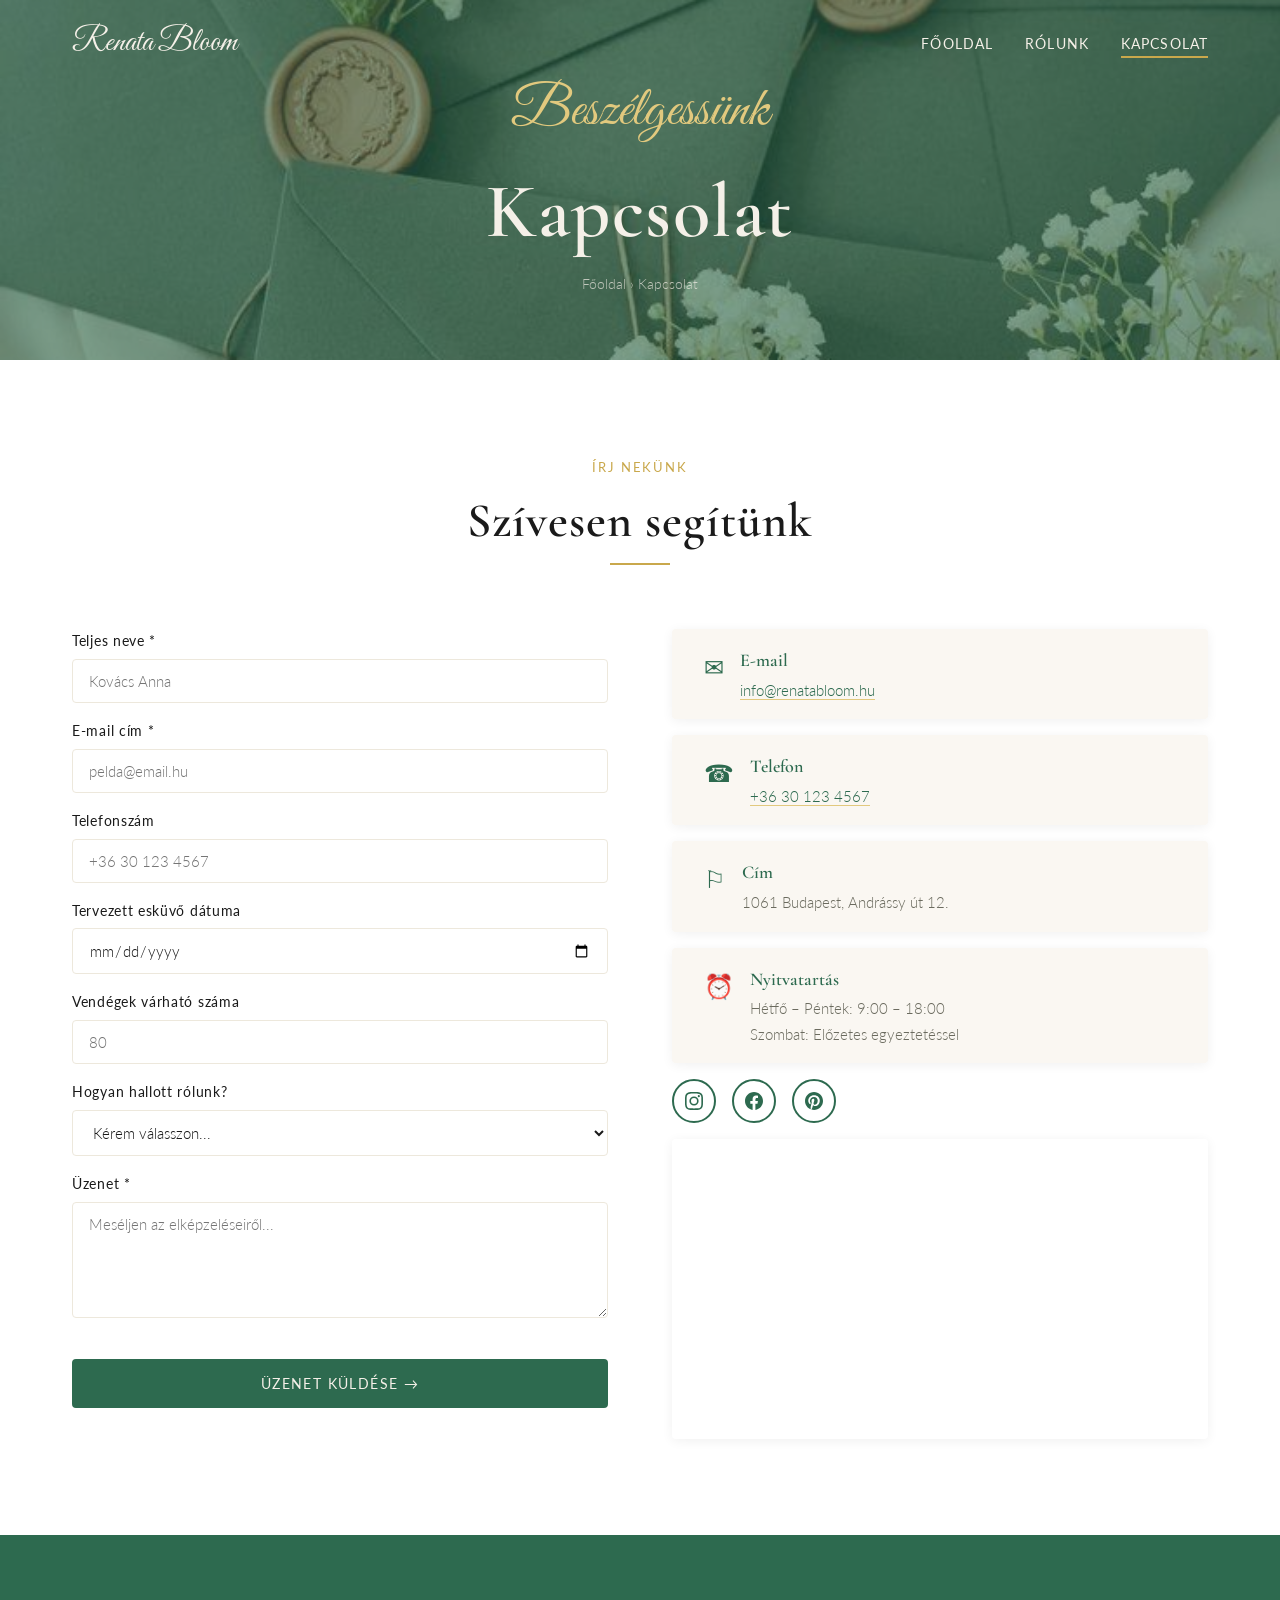
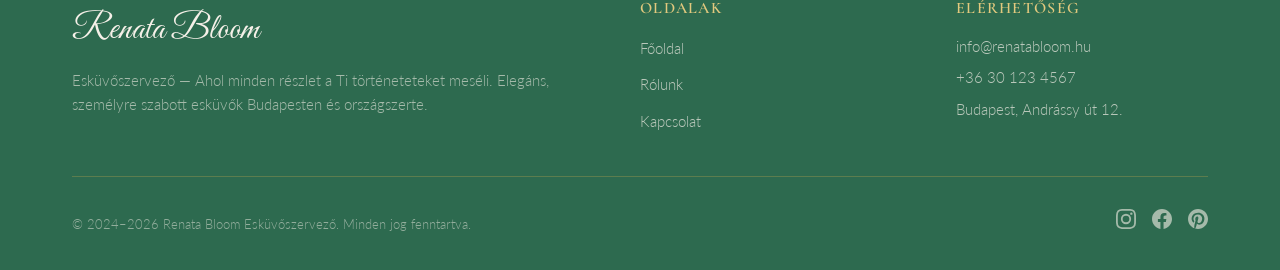
==== contact.html @ 03f34d05 "Initial commit: Renata Bloom wedding planner website Co-Authored-By: Claude Opus 4.6 (1M context) <n" ====
<!-- filename: contact.html -->
<!DOCTYPE html>
<html lang="hu">
<head>
  <meta charset="UTF-8">
  <meta name="viewport" content="width=device-width, initial-scale=1.0">
  <title>Kapcsolat — Renata Bloom Esküvőszervező</title>
  <meta name="description" content="Vedd fel a kapcsolatot a Renata Bloom esküvőszervező csapatával! Kérj személyre szabott ajánlatot esküvőd megtervezéséhez Budapesten.">
  <meta name="keywords" content="esküvőszervező kapcsolat, Renata Bloom elérhetőség, esküvő ajánlatkérés, Budapest wedding planner">
  <meta name="robots" content="index, follow">
  <meta property="og:title" content="Kapcsolat — Renata Bloom Esküvőszervező">
  <meta property="og:description" content="Vedd fel a kapcsolatot a Renata Bloom esküvőszervező csapatával!">
  <meta property="og:type" content="website">
  <!-- Favicon -->
  <link rel="icon" type="image/x-icon" href="favicon.ico">
  <link rel="icon" type="image/png" sizes="32x32" href="favicon-32x32.png">
  <link rel="apple-touch-icon" sizes="180x180" href="favicon-180x180.png">
  <link rel="icon" type="image/png" sizes="192x192" href="favicon-192x192.png">
  <!-- Fonts -->
  <link rel="preconnect" href="https://fonts.googleapis.com">
  <link rel="preconnect" href="https://fonts.gstatic.com" crossorigin>
  <link href="https://fonts.googleapis.com/css2?family=Cormorant+Garamond:ital,wght@0,300;0,400;0,600;0,700;1,300;1,400&family=Great+Vibes&family=Lato:wght@300;400&display=swap" rel="stylesheet">
  <!-- CSS -->
  <link rel="stylesheet" href="style.css">
  <!-- Google Analytics -->
  <script async src="https://www.googletagmanager.com/gtag/js?id=G-XXXXXXXXXX"></script>
  <script>
    window.dataLayer = window.dataLayer || [];
    function gtag(){dataLayer.push(arguments);}
    gtag('js', new Date());
    gtag('config', 'G-XXXXXXXXXX');
  </script>
</head>
<body>

  <!-- ═══ NAVIGATION ═══ -->
  <nav class="nav" role="navigation" aria-label="Fő navigáció">
    <div class="nav__inner">
      <a href="index.html" class="nav__logo">Renata Bloom</a>
      <ul class="nav__links">
        <li><a href="index.html" class="nav__link">Főoldal</a></li>
        <li><a href="about.html" class="nav__link">Rólunk</a></li>
        <li><a href="contact.html" class="nav__link">Kapcsolat</a></li>
      </ul>
      <button class="nav__hamburger" aria-label="Menü megnyitása" aria-expanded="false">
        <span></span><span></span><span></span>
      </button>
    </div>
    <div class="nav__overlay">
      <a href="index.html" class="nav__link">Főoldal</a>
      <a href="about.html" class="nav__link">Rólunk</a>
      <a href="contact.html" class="nav__link">Kapcsolat</a>
    </div>
  </nav>

  <!-- ═══ PAGE HERO ═══ -->
  <section class="page-hero page-hero--short">
    <div class="hero__bg" style="background-image: url('images/photo_2026-04-09 21.11.55.jpeg');" role="img" aria-label="Elegáns zöld esküvői borítékok viaszpecséttel és apró fehér virágokkal"></div>
    <div class="hero__overlay" style="background: rgba(45,106,79,0.6);"></div>
    <div class="page-hero__content">
      <p class="page-hero__script">Beszélgessünk</p>
      <h1 class="page-hero__title">Kapcsolat</h1>
      <p class="page-hero__breadcrumb"><a href="index.html">Főoldal</a> &rsaquo; Kapcsolat</p>
    </div>
  </section>

  <!-- ═══ CONTACT SECTION ═══ -->
  <section class="section section--white">
    <div class="container">
      <div class="section-header fade-up">
        <p class="section-label">Írj nekünk</p>
        <h2>Szívesen segítünk</h2>
      </div>
      <div class="contact-grid fade-up">

        <!-- LEFT: Form -->
        <div>
          <form id="contactForm" novalidate>
            <div class="form-group">
              <label for="name">Teljes neve *</label>
              <input type="text" id="name" name="name" required placeholder="Kovács Anna">
            </div>
            <div class="form-group">
              <label for="email">E-mail cím *</label>
              <input type="email" id="email" name="email" required placeholder="pelda@email.hu">
            </div>
            <div class="form-group">
              <label for="phone">Telefonszám</label>
              <input type="tel" id="phone" name="phone" placeholder="+36 30 123 4567">
            </div>
            <div class="form-group">
              <label for="date">Tervezett esküvő dátuma</label>
              <input type="date" id="date" name="date">
            </div>
            <div class="form-group">
              <label for="guests">Vendégek várható száma</label>
              <input type="number" id="guests" name="guests" min="2" max="1000" placeholder="80">
            </div>
            <div class="form-group">
              <label for="source">Hogyan hallott rólunk?</label>
              <select id="source" name="source">
                <option value="" disabled selected>Kérem válasszon...</option>
                <option value="instagram">Instagram</option>
                <option value="google">Google</option>
                <option value="referral">Ismerős ajánlása</option>
                <option value="other">Más</option>
              </select>
            </div>
            <div class="form-group">
              <label for="message">Üzenet *</label>
              <textarea id="message" name="message" rows="5" required placeholder="Meséljen az elképzeléseiről..."></textarea>
            </div>
            <button type="submit" class="btn btn--primary form__submit">Üzenet küldése &rarr;</button>
          </form>

          <!-- Success state -->
          <div id="formSuccess" class="form-success" style="display: none;">
            <div class="form-success__icon">&#128154;</div>
            <h3>Köszönjük megkeresését!</h3>
            <p>Munkatársunk 24 órán belül felveszi Önnel a kapcsolatot. Addig is böngéssze inspirációs oldalainkat!</p>
            <a href="index.html" class="btn btn--emerald-outline" style="margin-top: var(--space-md);">Vissza a főoldalra</a>
          </div>
        </div>

        <!-- RIGHT: Info -->
        <div>
          <div class="contact-info">
            <div class="info-card">
              <div class="info-card__icon">&#9993;</div>
              <div>
                <div class="info-card__title">E-mail</div>
                <div class="info-card__text"><a href="mailto:info@renatabloom.hu">info@renatabloom.hu</a></div>
              </div>
            </div>
            <div class="info-card">
              <div class="info-card__icon">&#9742;</div>
              <div>
                <div class="info-card__title">Telefon</div>
                <div class="info-card__text"><a href="tel:+36301234567">+36 30 123 4567</a></div>
              </div>
            </div>
            <div class="info-card">
              <div class="info-card__icon">&#9872;</div>
              <div>
                <div class="info-card__title">Cím</div>
                <div class="info-card__text">1061 Budapest, Andrássy út 12.</div>
              </div>
            </div>
            <div class="info-card">
              <div class="info-card__icon">&#9200;</div>
              <div>
                <div class="info-card__title">Nyitvatartás</div>
                <div class="info-card__text">Hétfő – Péntek: 9:00 – 18:00<br>Szombat: Előzetes egyeztetéssel</div>
              </div>
            </div>
          </div>

          <!-- Social -->
          <div class="social-links">
            <a href="#" class="social-link" aria-label="Instagram">
              <svg viewBox="0 0 24 24"><path d="M12 2.163c3.204 0 3.584.012 4.85.07 3.252.148 4.771 1.691 4.919 4.919.058 1.265.069 1.645.069 4.849 0 3.205-.012 3.584-.069 4.849-.149 3.225-1.664 4.771-4.919 4.919-1.266.058-1.644.07-4.85.07-3.204 0-3.584-.012-4.849-.07-3.26-.149-4.771-1.699-4.919-4.92-.058-1.265-.07-1.644-.07-4.849 0-3.204.013-3.583.07-4.849.149-3.227 1.664-4.771 4.919-4.919 1.266-.057 1.645-.069 4.849-.069zM12 0C8.741 0 8.333.014 7.053.072 2.695.272.273 2.69.073 7.052.014 8.333 0 8.741 0 12c0 3.259.014 3.668.072 4.948.2 4.358 2.618 6.78 6.98 6.98C8.333 23.986 8.741 24 12 24c3.259 0 3.668-.014 4.948-.072 4.354-.2 6.782-2.618 6.979-6.98.059-1.28.073-1.689.073-4.948 0-3.259-.014-3.667-.072-4.947-.196-4.354-2.617-6.78-6.979-6.98C15.668.014 15.259 0 12 0zm0 5.838a6.162 6.162 0 100 12.324 6.162 6.162 0 000-12.324zM12 16a4 4 0 110-8 4 4 0 010 8zm6.406-11.845a1.44 1.44 0 100 2.881 1.44 1.44 0 000-2.881z"/></svg>
            </a>
            <a href="#" class="social-link" aria-label="Facebook">
              <svg viewBox="0 0 24 24"><path d="M24 12.073c0-6.627-5.373-12-12-12s-12 5.373-12 12c0 5.99 4.388 10.954 10.125 11.854v-8.385H7.078v-3.47h3.047V9.43c0-3.007 1.792-4.669 4.533-4.669 1.312 0 2.686.235 2.686.235v2.953H15.83c-1.491 0-1.956.925-1.956 1.874v2.25h3.328l-.532 3.47h-2.796v8.385C19.612 23.027 24 18.062 24 12.073z"/></svg>
            </a>
            <a href="#" class="social-link" aria-label="Pinterest">
              <svg viewBox="0 0 24 24"><path d="M12.017 0C5.396 0 .029 5.367.029 11.987c0 5.079 3.158 9.417 7.618 11.162-.105-.949-.199-2.403.041-3.439.219-.937 1.406-5.957 1.406-5.957s-.359-.72-.359-1.781c0-1.668.967-2.914 2.171-2.914 1.023 0 1.518.769 1.518 1.69 0 1.029-.655 2.568-.994 3.995-.283 1.194.599 2.169 1.777 2.169 2.133 0 3.772-2.249 3.772-5.495 0-2.873-2.064-4.882-5.012-4.882-3.414 0-5.418 2.561-5.418 5.207 0 1.031.397 2.138.893 2.738a.36.36 0 01.083.345l-.333 1.36c-.053.22-.174.267-.402.161-1.499-.698-2.436-2.889-2.436-4.649 0-3.785 2.75-7.262 7.929-7.262 4.163 0 7.398 2.967 7.398 6.931 0 4.136-2.607 7.464-6.227 7.464-1.216 0-2.359-.631-2.75-1.378l-.748 2.853c-.271 1.043-1.002 2.35-1.492 3.146C9.57 23.812 10.763 24 12.017 24c6.624 0 11.99-5.367 11.99-11.988C24.007 5.367 18.641 0 12.017 0z"/></svg>
            </a>
          </div>

          <!-- Map -->
          <div class="contact-map">
            <iframe
              src="https://www.google.com/maps/embed?pb=!1m18!1m12!1m3!1d43219.97!2d19.0402!3d47.4979!2m3!1f0!2f0!3f0!3m2!1i1024!2i768!4f13.1!3m3!1m2!1s0x4741c334d1d4cfc9%3A0x400c4290c1e1160!2sBudapest!5e0!3m2!1sen!2shu!4v1"
              width="100%" height="300" style="border:0;" allowfullscreen loading="lazy"
              title="Renata Bloom iroda helyszíne Budapest térképen">
            </iframe>
          </div>
        </div>

      </div>
    </div>
  </section>

  <!-- ═══ FOOTER ═══ -->
  <footer class="footer" role="contentinfo">
    <div class="container">
      <div class="footer__grid">
        <div>
          <div class="footer__logo">Renata Bloom</div>
          <p class="footer__tagline">Esküvőszervező — Ahol minden részlet a Ti történeteteket meséli. Elegáns, személyre szabott esküvők Budapesten és országszerte.</p>
        </div>
        <div>
          <h4>Oldalak</h4>
          <ul class="footer__links">
            <li><a href="index.html">Főoldal</a></li>
            <li><a href="about.html">Rólunk</a></li>
            <li><a href="contact.html">Kapcsolat</a></li>
          </ul>
        </div>
        <div>
          <h4>Elérhetőség</h4>
          <div class="footer__contact-info">
            <p>info@renatabloom.hu</p>
            <p>+36 30 123 4567</p>
            <p>Budapest, Andrássy út 12.</p>
          </div>
        </div>
      </div>
      <hr class="footer__divider">
      <div class="footer__bottom">
        <p class="footer__copyright">&copy; 2024–2026 Renata Bloom Esküvőszervező. Minden jog fenntartva.</p>
        <div class="footer__social">
          <a href="#" aria-label="Instagram">
            <svg viewBox="0 0 24 24"><path d="M12 2.163c3.204 0 3.584.012 4.85.07 3.252.148 4.771 1.691 4.919 4.919.058 1.265.069 1.645.069 4.849 0 3.205-.012 3.584-.069 4.849-.149 3.225-1.664 4.771-4.919 4.919-1.266.058-1.644.07-4.85.07-3.204 0-3.584-.012-4.849-.07-3.26-.149-4.771-1.699-4.919-4.92-.058-1.265-.07-1.644-.07-4.849 0-3.204.013-3.583.07-4.849.149-3.227 1.664-4.771 4.919-4.919 1.266-.057 1.645-.069 4.849-.069zM12 0C8.741 0 8.333.014 7.053.072 2.695.272.273 2.69.073 7.052.014 8.333 0 8.741 0 12c0 3.259.014 3.668.072 4.948.2 4.358 2.618 6.78 6.98 6.98C8.333 23.986 8.741 24 12 24c3.259 0 3.668-.014 4.948-.072 4.354-.2 6.782-2.618 6.979-6.98.059-1.28.073-1.689.073-4.948 0-3.259-.014-3.667-.072-4.947-.196-4.354-2.617-6.78-6.979-6.98C15.668.014 15.259 0 12 0zm0 5.838a6.162 6.162 0 100 12.324 6.162 6.162 0 000-12.324zM12 16a4 4 0 110-8 4 4 0 010 8zm6.406-11.845a1.44 1.44 0 100 2.881 1.44 1.44 0 000-2.881z"/></svg>
          </a>
          <a href="#" aria-label="Facebook">
            <svg viewBox="0 0 24 24"><path d="M24 12.073c0-6.627-5.373-12-12-12s-12 5.373-12 12c0 5.99 4.388 10.954 10.125 11.854v-8.385H7.078v-3.47h3.047V9.43c0-3.007 1.792-4.669 4.533-4.669 1.312 0 2.686.235 2.686.235v2.953H15.83c-1.491 0-1.956.925-1.956 1.874v2.25h3.328l-.532 3.47h-2.796v8.385C19.612 23.027 24 18.062 24 12.073z"/></svg>
          </a>
          <a href="#" aria-label="Pinterest">
            <svg viewBox="0 0 24 24"><path d="M12.017 0C5.396 0 .029 5.367.029 11.987c0 5.079 3.158 9.417 7.618 11.162-.105-.949-.199-2.403.041-3.439.219-.937 1.406-5.957 1.406-5.957s-.359-.72-.359-1.781c0-1.668.967-2.914 2.171-2.914 1.023 0 1.518.769 1.518 1.69 0 1.029-.655 2.568-.994 3.995-.283 1.194.599 2.169 1.777 2.169 2.133 0 3.772-2.249 3.772-5.495 0-2.873-2.064-4.882-5.012-4.882-3.414 0-5.418 2.561-5.418 5.207 0 1.031.397 2.138.893 2.738a.36.36 0 01.083.345l-.333 1.36c-.053.22-.174.267-.402.161-1.499-.698-2.436-2.889-2.436-4.649 0-3.785 2.75-7.262 7.929-7.262 4.163 0 7.398 2.967 7.398 6.931 0 4.136-2.607 7.464-6.227 7.464-1.216 0-2.359-.631-2.75-1.378l-.748 2.853c-.271 1.043-1.002 2.35-1.492 3.146C9.57 23.812 10.763 24 12.017 24c6.624 0 11.99-5.367 11.99-11.988C24.007 5.367 18.641 0 12.017 0z"/></svg>
          </a>
        </div>
      </div>
    </div>
  </footer>

  <script src="main.js"></script>
</body>
</html>
---- style.css ----
/* style.css — Renata Bloom Esküvőszervező */

/* ═══════════════════════════════════════
   DESIGN TOKENS
   ═══════════════════════════════════════ */
:root {
  --color-emerald-dark:   #2D6A4F;
  --color-emerald-mid:    #3A7D5E;
  --color-emerald-light:  #52B788;
  --color-ivory:          #F5F0E8;
  --color-ivory-dark:     #EDE8DC;
  --color-ivory-card:     #FAF7F2;
  --color-gold:           #C9A84C;
  --color-gold-light:     #E2C97E;
  --color-text-dark:      #1A1A1A;
  --color-text-muted:     #6B6B5F;
  --color-white:          #FFFFFF;

  --font-heading: 'Cormorant Garamond', serif;
  --font-body:    'Lato', sans-serif;
  --font-script:  'Great Vibes', cursive;

  --shadow-soft:  0 4px 24px rgba(45, 106, 79, 0.08);
  --shadow-card:  0 2px 12px rgba(0,0,0,0.06);
  --radius-card:  4px;
  --transition:   0.3s ease;

  --space-xs:  8px;
  --space-sm:  16px;
  --space-md:  32px;
  --space-lg:  64px;
  --space-xl:  96px;
  --space-xxl: 128px;
}

/* ═══════════════════════════════════════
   RESET & BASE
   ═══════════════════════════════════════ */
*, *::before, *::after { box-sizing: border-box; margin: 0; padding: 0; }

html { scroll-behavior: smooth; }

body {
  font-family: var(--font-body);
  font-weight: 300;
  font-size: 17px;
  line-height: 1.7;
  color: var(--color-text-dark);
  background: var(--color-ivory);
  -webkit-font-smoothing: antialiased;
}

img { max-width: 100%; height: auto; display: block; }
a { text-decoration: none; color: inherit; transition: color var(--transition); }
ul { list-style: none; }

.container {
  width: 100%;
  max-width: 1200px;
  margin: 0 auto;
  padding: 0 var(--space-md);
}

/* ═══════════════════════════════════════
   TYPOGRAPHY
   ═══════════════════════════════════════ */
h1, h2, h3, h4 {
  font-family: var(--font-heading);
  font-weight: 600;
  line-height: 1.15;
  letter-spacing: 0.02em;
}

h1 { font-size: clamp(42px, 6vw, 80px); }
h2 { font-size: clamp(32px, 4vw, 48px); }
h3 { font-size: clamp(24px, 2.5vw, 32px); }

.script {
  font-family: var(--font-script);
  font-weight: 400;
}

.section-label {
  font-family: var(--font-body);
  font-size: 13px;
  font-weight: 400;
  letter-spacing: 0.15em;
  text-transform: uppercase;
  color: var(--color-gold);
  margin-bottom: var(--space-sm);
}

.section-header {
  text-align: center;
  margin-bottom: var(--space-lg);
}

.section-header h2 {
  position: relative;
  display: inline-block;
  padding-bottom: var(--space-sm);
}

.section-header h2::after {
  content: '';
  position: absolute;
  bottom: 0;
  left: 50%;
  transform: translateX(-50%);
  width: 60px;
  height: 2px;
  background: var(--color-gold);
}

/* ═══════════════════════════════════════
   NAVIGATION
   ═══════════════════════════════════════ */
.nav {
  position: fixed;
  top: 0;
  left: 0;
  right: 0;
  z-index: 1000;
  padding: var(--space-sm) 0;
  transition: background var(--transition), box-shadow var(--transition), padding var(--transition);
}

.nav--scrolled {
  background: var(--color-ivory);
  box-shadow: var(--shadow-soft);
  padding: var(--space-xs) 0;
}

.nav__inner {
  display: flex;
  align-items: center;
  justify-content: space-between;
  max-width: 1200px;
  margin: 0 auto;
  padding: 0 var(--space-md);
}

.nav__logo {
  font-family: var(--font-script);
  font-size: 32px;
  color: var(--color-ivory);
  transition: color var(--transition);
}

.nav--scrolled .nav__logo {
  color: var(--color-emerald-dark);
}

.nav__links {
  display: flex;
  gap: var(--space-md);
}

.nav__link {
  font-family: var(--font-body);
  font-size: 14px;
  font-weight: 400;
  letter-spacing: 0.08em;
  text-transform: uppercase;
  color: var(--color-ivory);
  padding-bottom: 4px;
  border-bottom: 2px solid transparent;
  transition: color var(--transition), border-color var(--transition);
}

.nav--scrolled .nav__link {
  color: var(--color-text-dark);
}

.nav__link:hover {
  color: var(--color-emerald-dark);
}

.nav--scrolled .nav__link:hover {
  color: var(--color-emerald-dark);
}

.nav__link--active {
  border-bottom-color: var(--color-gold);
}

/* Hamburger */
.nav__hamburger {
  display: none;
  flex-direction: column;
  gap: 5px;
  cursor: pointer;
  z-index: 1001;
  background: none;
  border: none;
  padding: 8px;
}

.nav__hamburger span {
  display: block;
  width: 26px;
  height: 2px;
  background: var(--color-ivory);
  transition: transform var(--transition), opacity var(--transition);
}

.nav--scrolled .nav__hamburger span {
  background: var(--color-text-dark);
}

.nav__hamburger--open span:nth-child(1) {
  transform: rotate(45deg) translate(5px, 5px);
  background: var(--color-ivory) !important;
}
.nav__hamburger--open span:nth-child(2) {
  opacity: 0;
}
.nav__hamburger--open span:nth-child(3) {
  transform: rotate(-45deg) translate(5px, -5px);
  background: var(--color-ivory) !important;
}

/* Mobile overlay */
.nav__overlay {
  display: none;
  position: fixed;
  inset: 0;
  background: var(--color-emerald-dark);
  z-index: 999;
  flex-direction: column;
  align-items: center;
  justify-content: center;
  gap: var(--space-lg);
  opacity: 0;
  transition: opacity 0.4s ease;
}

.nav__overlay--open {
  display: flex;
  opacity: 1;
}

.nav__overlay .nav__link {
  font-family: var(--font-script);
  font-size: 36px;
  color: var(--color-ivory);
  text-transform: none;
  letter-spacing: 0;
  border: none;
}

@media (max-width: 768px) {
  .nav__links { display: none; }
  .nav__hamburger { display: flex; }
}

/* ═══════════════════════════════════════
   HERO
   ═══════════════════════════════════════ */
.hero {
  position: relative;
  height: 100vh;
  min-height: 600px;
  display: flex;
  align-items: center;
  overflow: hidden;
}

.hero__bg {
  position: absolute;
  inset: 0;
  background-size: cover;
  background-position: center;
  z-index: -2;
}

.hero__overlay {
  position: absolute;
  inset: 0;
  background: linear-gradient(135deg, rgba(45,106,79,0.75) 0%, rgba(45,106,79,0.25) 60%, transparent 100%);
  z-index: -1;
}

.hero__content {
  max-width: 700px;
  padding-left: var(--space-lg);
  color: var(--color-ivory);
}

.hero__script {
  font-family: var(--font-script);
  font-size: clamp(28px, 4vw, 48px);
  color: var(--color-gold-light);
  margin-bottom: var(--space-xs);
  opacity: 0;
  transform: translateY(30px);
  animation: fadeUp 0.8s ease 0.2s forwards;
}

.hero__title {
  color: var(--color-ivory);
  margin-bottom: var(--space-sm);
  opacity: 0;
  transform: translateY(30px);
  animation: fadeUp 0.8s ease 0.4s forwards;
}

.hero__subtitle {
  font-family: var(--font-body);
  font-weight: 300;
  font-size: clamp(16px, 2vw, 20px);
  letter-spacing: 0.1em;
  color: rgba(245,240,232,0.85);
  margin-bottom: var(--space-md);
  opacity: 0;
  transform: translateY(30px);
  animation: fadeUp 0.8s ease 0.6s forwards;
}

.hero__buttons {
  display: flex;
  gap: var(--space-sm);
  flex-wrap: wrap;
  opacity: 0;
  transform: translateY(30px);
  animation: fadeUp 0.8s ease 0.8s forwards;
}

.hero__scroll {
  position: absolute;
  bottom: var(--space-md);
  left: 50%;
  transform: translateX(-50%);
  animation: bounce 2s infinite;
  color: var(--color-ivory);
  font-size: 28px;
  opacity: 0.7;
}

@keyframes bounce {
  0%, 100% { transform: translateX(-50%) translateY(0); }
  50% { transform: translateX(-50%) translateY(10px); }
}

/* Page hero (about, contact) */
.page-hero {
  position: relative;
  height: 55vh;
  min-height: 350px;
  display: flex;
  align-items: center;
  justify-content: center;
  text-align: center;
  overflow: hidden;
}

.page-hero--short { height: 40vh; min-height: 300px; }

.page-hero__content {
  position: relative;
  z-index: 1;
  color: var(--color-ivory);
}

.page-hero__script {
  font-family: var(--font-script);
  font-size: clamp(32px, 5vw, 56px);
  color: var(--color-gold-light);
  margin-bottom: var(--space-xs);
}

.page-hero__title {
  color: var(--color-ivory);
  margin-bottom: var(--space-sm);
}

.page-hero__breadcrumb {
  font-size: 14px;
  color: rgba(245,240,232,0.7);
}

.page-hero__breadcrumb a:hover {
  color: var(--color-ivory);
}

/* ═══════════════════════════════════════
   BUTTONS
   ═══════════════════════════════════════ */
.btn {
  display: inline-block;
  padding: 14px 36px;
  font-family: var(--font-body);
  font-size: 14px;
  font-weight: 400;
  letter-spacing: 0.1em;
  text-transform: uppercase;
  border: 2px solid transparent;
  border-radius: var(--radius-card);
  cursor: pointer;
  transition: all var(--transition);
}

.btn--primary {
  background: var(--color-emerald-dark);
  color: var(--color-ivory);
  border-color: var(--color-emerald-dark);
}

.btn--primary:hover {
  background: var(--color-emerald-mid);
  border-color: var(--color-emerald-mid);
}

.btn--outline {
  background: transparent;
  color: var(--color-ivory);
  border-color: var(--color-ivory);
}

.btn--outline:hover {
  background: var(--color-ivory);
  color: var(--color-emerald-dark);
}

.btn--emerald-outline {
  background: transparent;
  color: var(--color-emerald-dark);
  border-color: var(--color-emerald-dark);
}

.btn--emerald-outline:hover {
  background: var(--color-emerald-dark);
  color: var(--color-ivory);
}

.btn--gold {
  background: var(--color-gold);
  color: var(--color-white);
  border-color: var(--color-gold);
}

.btn--gold:hover {
  background: var(--color-gold-light);
  border-color: var(--color-gold-light);
}

/* ═══════════════════════════════════════
   SECTIONS
   ═══════════════════════════════════════ */
.section {
  padding: var(--space-xl) 0;
}

.section--ivory { background: var(--color-ivory); }
.section--white { background: var(--color-white); }
.section--dark {
  background: var(--color-emerald-dark);
  color: var(--color-ivory);
}

/* ═══════════════════════════════════════
   SERVICES CARDS
   ═══════════════════════════════════════ */
.services__grid {
  display: grid;
  grid-template-columns: repeat(3, 1fr);
  gap: var(--space-md);
}

.service-card {
  background: var(--color-ivory-card);
  border-radius: var(--radius-card);
  box-shadow: var(--shadow-card);
  padding: var(--space-md);
  text-align: center;
  transition: transform var(--transition), box-shadow var(--transition);
  position: relative;
  overflow: hidden;
}

.service-card::before {
  content: '';
  position: absolute;
  top: 0;
  left: 50%;
  transform: translateX(-50%);
  width: 40px;
  height: 3px;
  background: var(--color-gold);
}

.service-card:hover {
  transform: translateY(-6px);
  box-shadow: var(--shadow-soft);
}

.service-card__icon {
  font-size: 40px;
  margin: var(--space-sm) 0;
  color: var(--color-emerald-dark);
}

.service-card h3 {
  font-size: 22px;
  margin-bottom: var(--space-xs);
  color: var(--color-emerald-dark);
}

.service-card p {
  font-size: 15px;
  color: var(--color-text-muted);
  line-height: 1.6;
}

@media (max-width: 1024px) {
  .services__grid { grid-template-columns: repeat(2, 1fr); }
}
@media (max-width: 768px) {
  .services__grid { grid-template-columns: 1fr; }
}

/* ═══════════════════════════════════════
   STATS
   ═══════════════════════════════════════ */
.stats {
  display: grid;
  grid-template-columns: repeat(4, 1fr);
  gap: var(--space-md);
  text-align: center;
}

.stat__number {
  font-family: var(--font-heading);
  font-size: clamp(48px, 5vw, 72px);
  font-weight: 600;
  color: var(--color-gold);
  line-height: 1;
}

.stat__label {
  font-family: var(--font-body);
  font-size: 13px;
  letter-spacing: 0.1em;
  text-transform: uppercase;
  color: rgba(245,240,232,0.7);
  margin-top: var(--space-xs);
}

@media (max-width: 768px) {
  .stats { grid-template-columns: repeat(2, 1fr); gap: var(--space-lg) var(--space-md); }
}

/* ═══════════════════════════════════════
   ABOUT PREVIEW (index)
   ═══════════════════════════════════════ */
.about-preview {
  display: grid;
  grid-template-columns: 55% 45%;
  gap: var(--space-lg);
  align-items: center;
}

.about-preview__img-wrapper {
  position: relative;
}

.about-preview__img {
  border: 3px solid var(--color-gold-light);
  border-radius: var(--radius-card);
  transform: rotate(-2deg);
  box-shadow: 0 8px 32px rgba(0,0,0,0.12);
  width: 100%;
  height: 500px;
  object-fit: cover;
}

.about-preview__text p {
  margin-bottom: var(--space-sm);
  color: var(--color-text-muted);
}

.about-preview__quote {
  font-family: var(--font-heading);
  font-style: italic;
  font-size: clamp(20px, 2.5vw, 24px);
  color: var(--color-emerald-dark);
  padding: var(--space-sm) 0;
  line-height: 1.4;
}

.about-preview__link {
  display: inline-block;
  margin-top: var(--space-sm);
  color: var(--color-emerald-dark);
  font-weight: 400;
  letter-spacing: 0.05em;
  border-bottom: 1px solid var(--color-gold);
  padding-bottom: 2px;
  transition: color var(--transition);
}

.about-preview__link:hover {
  color: var(--color-gold);
}

@media (max-width: 768px) {
  .about-preview {
    grid-template-columns: 1fr;
  }
  .about-preview__img {
    height: 350px;
    transform: rotate(0);
  }
}

/* ═══════════════════════════════════════
   TESTIMONIALS
   ═══════════════════════════════════════ */
.testimonials__grid {
  display: grid;
  grid-template-columns: repeat(3, 1fr);
  gap: var(--space-md);
}

.testimonial-card {
  background: var(--color-ivory-card);
  border-radius: var(--radius-card);
  padding: var(--space-md);
  border-left: 3px solid var(--color-gold);
  box-shadow: var(--shadow-card);
}

.testimonial-card__stars {
  color: var(--color-gold);
  font-size: 18px;
  margin-bottom: var(--space-sm);
}

.testimonial-card__quote {
  font-family: var(--font-heading);
  font-style: italic;
  font-size: 18px;
  line-height: 1.5;
  color: var(--color-text-dark);
  margin-bottom: var(--space-sm);
}

.testimonial-card__author {
  font-size: 14px;
  color: var(--color-text-muted);
  letter-spacing: 0.03em;
}

@media (max-width: 1024px) {
  .testimonials__grid { grid-template-columns: 1fr; }
}

/* ═══════════════════════════════════════
   GALLERY
   ═══════════════════════════════════════ */
.gallery__grid {
  display: grid;
  grid-template-columns: repeat(3, 1fr);
  gap: var(--space-sm);
}

.gallery__item {
  position: relative;
  overflow: hidden;
  border-radius: var(--radius-card);
  aspect-ratio: 4/3;
}

.gallery__item img {
  width: 100%;
  height: 100%;
  object-fit: cover;
  transition: transform 0.4s ease;
}

.gallery__item::after {
  content: '';
  position: absolute;
  inset: 0;
  background: rgba(45,106,79,0);
  transition: background 0.4s ease;
}

.gallery__item:hover img {
  transform: scale(1.04);
}

.gallery__item:hover::after {
  background: rgba(45,106,79,0.15);
}

@media (max-width: 768px) {
  .gallery__grid { grid-template-columns: repeat(2, 1fr); }
}

/* ═══════════════════════════════════════
   CTA BANNER
   ═══════════════════════════════════════ */
.cta-banner {
  text-align: center;
  background: var(--color-ivory);
  padding: var(--space-xl) 0;
  position: relative;
}

.cta-banner::before,
.cta-banner::after {
  content: '';
  position: absolute;
  left: 50%;
  transform: translateX(-50%);
  width: 100px;
  height: 1px;
  background: var(--color-gold);
}

.cta-banner::before { top: var(--space-md); }
.cta-banner::after { bottom: var(--space-md); }

.cta-banner h2 {
  max-width: 600px;
  margin: 0 auto var(--space-sm);
}

.cta-banner__script {
  font-family: var(--font-script);
  font-size: 28px;
  color: var(--color-gold);
  margin-bottom: var(--space-md);
}

/* ═══════════════════════════════════════
   ABOUT PAGE — STORY
   ═══════════════════════════════════════ */
.story {
  display: grid;
  grid-template-columns: 1fr 1fr;
  gap: var(--space-lg);
  align-items: start;
}

.story__text p {
  margin-bottom: var(--space-sm);
  color: var(--color-text-muted);
}

.story__quote {
  font-family: var(--font-heading);
  font-style: italic;
  font-size: clamp(22px, 2.5vw, 28px);
  color: var(--color-emerald-dark);
  padding: var(--space-md) 0;
  line-height: 1.4;
  position: relative;
}

.story__quote::before {
  content: '\201C';
  font-size: 60px;
  color: var(--color-gold-light);
  position: absolute;
  top: 10px;
  left: -10px;
  font-family: var(--font-heading);
  line-height: 1;
}

.story__img {
  border-radius: var(--radius-card);
  width: 100%;
  height: 500px;
  object-fit: cover;
  box-shadow: 0 8px 32px rgba(0,0,0,0.1);
}

@media (max-width: 768px) {
  .story { grid-template-columns: 1fr; }
  .story__img { height: 350px; }
}

/* ═══════════════════════════════════════
   TEAM
   ═══════════════════════════════════════ */
.team__grid {
  display: grid;
  grid-template-columns: repeat(3, 1fr);
  gap: var(--space-md);
  text-align: center;
}

.team-card__avatar {
  width: 120px;
  height: 120px;
  border-radius: 50%;
  background: var(--color-emerald-light);
  display: flex;
  align-items: center;
  justify-content: center;
  margin: 0 auto var(--space-sm);
  font-family: var(--font-heading);
  font-size: 40px;
  font-weight: 600;
  color: var(--color-white);
}

.team-card h3 {
  font-size: 24px;
  color: var(--color-emerald-dark);
  margin-bottom: 4px;
}

.team-card__role {
  font-size: 12px;
  letter-spacing: 0.1em;
  text-transform: uppercase;
  color: var(--color-gold);
  margin-bottom: var(--space-xs);
}

.team-card p:last-child {
  font-size: 15px;
  color: var(--color-text-muted);
}

@media (max-width: 768px) {
  .team__grid { grid-template-columns: 1fr; }
}

/* ═══════════════════════════════════════
   VALUES
   ═══════════════════════════════════════ */
.values__grid {
  display: grid;
  grid-template-columns: repeat(3, 1fr);
  gap: var(--space-md);
}

.value-card__number {
  font-family: var(--font-heading);
  font-size: 56px;
  font-weight: 700;
  color: var(--color-gold-light);
  line-height: 1;
  margin-bottom: var(--space-xs);
}

.value-card h3 {
  font-size: 22px;
  color: var(--color-emerald-dark);
  margin-bottom: var(--space-xs);
}

.value-card p {
  font-size: 15px;
  color: var(--color-text-muted);
}

@media (max-width: 768px) {
  .values__grid { grid-template-columns: 1fr; }
}

/* ═══════════════════════════════════════
   TIMELINE / PROCESS
   ═══════════════════════════════════════ */
.timeline {
  display: flex;
  justify-content: space-between;
  position: relative;
  padding-top: var(--space-md);
}

.timeline::before {
  content: '';
  position: absolute;
  top: 48px;
  left: 10%;
  right: 10%;
  height: 2px;
  background: var(--color-gold-light);
}

.timeline__step {
  flex: 1;
  text-align: center;
  position: relative;
  padding: 0 var(--space-sm);
}

.timeline__circle {
  width: 48px;
  height: 48px;
  border-radius: 50%;
  background: var(--color-emerald-dark);
  color: var(--color-ivory);
  display: flex;
  align-items: center;
  justify-content: center;
  margin: 0 auto var(--space-sm);
  font-family: var(--font-heading);
  font-size: 20px;
  font-weight: 600;
  position: relative;
  z-index: 1;
}

.timeline__step h3 {
  font-size: 18px;
  color: var(--color-emerald-dark);
  margin-bottom: 4px;
}

.timeline__step p {
  font-size: 14px;
  color: var(--color-text-muted);
}

@media (max-width: 768px) {
  .timeline {
    flex-direction: column;
    gap: var(--space-md);
    padding-left: var(--space-md);
  }
  .timeline::before {
    left: 23px;
    right: auto;
    top: 0;
    bottom: 0;
    width: 2px;
    height: auto;
  }
  .timeline__step {
    text-align: left;
    padding-left: var(--space-lg);
  }
  .timeline__circle {
    position: absolute;
    left: 0;
    top: 0;
    margin: 0;
  }
}

/* ═══════════════════════════════════════
   CONTACT FORM
   ═══════════════════════════════════════ */
.contact-grid {
  display: grid;
  grid-template-columns: 1fr 1fr;
  gap: var(--space-lg);
}

.form-group {
  margin-bottom: var(--space-sm);
}

.form-group label {
  display: block;
  font-size: 14px;
  letter-spacing: 0.05em;
  color: var(--color-text-dark);
  margin-bottom: 6px;
  font-weight: 400;
}

.form-group input,
.form-group select,
.form-group textarea {
  width: 100%;
  padding: 12px 16px;
  font-family: var(--font-body);
  font-size: 15px;
  font-weight: 300;
  border: 1px solid var(--color-ivory-dark);
  border-radius: var(--radius-card);
  background: var(--color-white);
  color: var(--color-text-dark);
  transition: border-color var(--transition), box-shadow var(--transition);
  outline: none;
}

.form-group input:focus,
.form-group select:focus,
.form-group textarea:focus {
  border-color: var(--color-emerald-light);
  box-shadow: 0 0 0 3px rgba(82,183,136,0.15);
}

.form-group textarea { resize: vertical; }

.form-group--invalid input,
.form-group--invalid select,
.form-group--invalid textarea {
  border-color: #c0392b;
  animation: shake 0.4s ease;
}

.form__submit {
  width: 100%;
  margin-top: var(--space-sm);
}

.form-success {
  text-align: center;
  padding: var(--space-lg);
}

.form-success__icon {
  font-size: 48px;
  margin-bottom: var(--space-sm);
}

.form-success h3 {
  color: var(--color-emerald-dark);
  margin-bottom: var(--space-sm);
}

.form-success p {
  color: var(--color-text-muted);
}

/* Info cards */
.contact-info {
  display: flex;
  flex-direction: column;
  gap: var(--space-sm);
}

.info-card {
  background: var(--color-ivory-card);
  border-radius: var(--radius-card);
  padding: var(--space-sm) var(--space-md);
  box-shadow: var(--shadow-card);
  display: flex;
  align-items: flex-start;
  gap: var(--space-sm);
}

.info-card__icon {
  font-size: 24px;
  color: var(--color-emerald-dark);
  flex-shrink: 0;
  margin-top: 2px;
}

.info-card__title {
  font-family: var(--font-heading);
  font-size: 18px;
  font-weight: 600;
  color: var(--color-emerald-dark);
  margin-bottom: 2px;
}

.info-card__text {
  font-size: 15px;
  color: var(--color-text-muted);
}

.info-card__text a {
  color: var(--color-emerald-dark);
  border-bottom: 1px solid var(--color-gold-light);
}

.info-card__text a:hover {
  color: var(--color-gold);
}

.social-links {
  display: flex;
  gap: var(--space-sm);
  margin-top: var(--space-sm);
}

.social-link {
  width: 44px;
  height: 44px;
  border-radius: 50%;
  border: 2px solid var(--color-emerald-dark);
  display: flex;
  align-items: center;
  justify-content: center;
  transition: all var(--transition);
}

.social-link svg {
  width: 18px;
  height: 18px;
  fill: var(--color-emerald-dark);
  transition: fill var(--transition);
}

.social-link:hover {
  background: var(--color-gold);
  border-color: var(--color-gold);
}

.social-link:hover svg {
  fill: var(--color-white);
}

.contact-map {
  margin-top: var(--space-sm);
  border-radius: var(--radius-card);
  overflow: hidden;
  box-shadow: var(--shadow-card);
}

.contact-map iframe {
  display: block;
}

@media (max-width: 768px) {
  .contact-grid { grid-template-columns: 1fr; }
}

/* ═══════════════════════════════════════
   FOOTER
   ═══════════════════════════════════════ */
.footer {
  background: var(--color-emerald-dark);
  color: var(--color-ivory);
  padding: var(--space-lg) 0 var(--space-md);
}

.footer__grid {
  display: grid;
  grid-template-columns: 2fr 1fr 1fr;
  gap: var(--space-lg);
  margin-bottom: var(--space-md);
}

.footer__logo {
  font-family: var(--font-script);
  font-size: 36px;
  color: var(--color-ivory);
  margin-bottom: var(--space-xs);
}

.footer__tagline {
  font-size: 15px;
  color: rgba(245,240,232,0.6);
  line-height: 1.6;
}

.footer h4 {
  font-size: 16px;
  letter-spacing: 0.08em;
  text-transform: uppercase;
  margin-bottom: var(--space-sm);
  color: var(--color-gold-light);
}

.footer__links li {
  margin-bottom: var(--space-xs);
}

.footer__links a {
  font-size: 15px;
  color: rgba(245,240,232,0.7);
  transition: color var(--transition);
}

.footer__links a:hover {
  color: var(--color-ivory);
}

.footer__contact-info p {
  font-size: 15px;
  color: rgba(245,240,232,0.7);
  margin-bottom: 6px;
}

.footer__divider {
  border: none;
  height: 1px;
  background: var(--color-gold);
  opacity: 0.3;
  margin-bottom: var(--space-md);
}

.footer__bottom {
  display: flex;
  align-items: center;
  justify-content: space-between;
  flex-wrap: wrap;
  gap: var(--space-sm);
}

.footer__copyright {
  font-size: 13px;
  color: rgba(245,240,232,0.5);
}

.footer__social {
  display: flex;
  gap: var(--space-sm);
}

.footer__social a {
  color: rgba(245,240,232,0.6);
  transition: color var(--transition);
}

.footer__social a:hover {
  color: var(--color-gold);
}

.footer__social svg {
  width: 20px;
  height: 20px;
  fill: currentColor;
}

@media (max-width: 768px) {
  .footer__grid { grid-template-columns: 1fr; gap: var(--space-md); }
  .footer__bottom { justify-content: center; text-align: center; }
}

/* ═══════════════════════════════════════
   ANIMATIONS
   ═══════════════════════════════════════ */
@keyframes fadeUp {
  from { opacity: 0; transform: translateY(30px); }
  to   { opacity: 1; transform: translateY(0); }
}

@keyframes fadeIn {
  from { opacity: 0; }
  to   { opacity: 1; }
}

@keyframes shake {
  0%, 100% { transform: translateX(0); }
  20% { transform: translateX(-6px); }
  40% { transform: translateX(6px); }
  60% { transform: translateX(-4px); }
  80% { transform: translateX(4px); }
}

@keyframes counterPulse {
  0% { transform: scale(1); }
  50% { transform: scale(1.05); }
  100% { transform: scale(1); }
}

.fade-up {
  opacity: 0;
  transform: translateY(30px);
  transition: opacity 0.7s ease, transform 0.7s ease;
}

.fade-up--visible {
  opacity: 1;
  transform: translateY(0);
}

/* Utility: body scroll lock for mobile menu */
body.menu-open {
  overflow: hidden;
}

/* ═══════════════════════════════════════
   RESPONSIVE HERO CONTENT
   ═══════════════════════════════════════ */
@media (max-width: 768px) {
  .hero__content {
    padding-left: var(--space-md);
    padding-right: var(--space-md);
  }
}
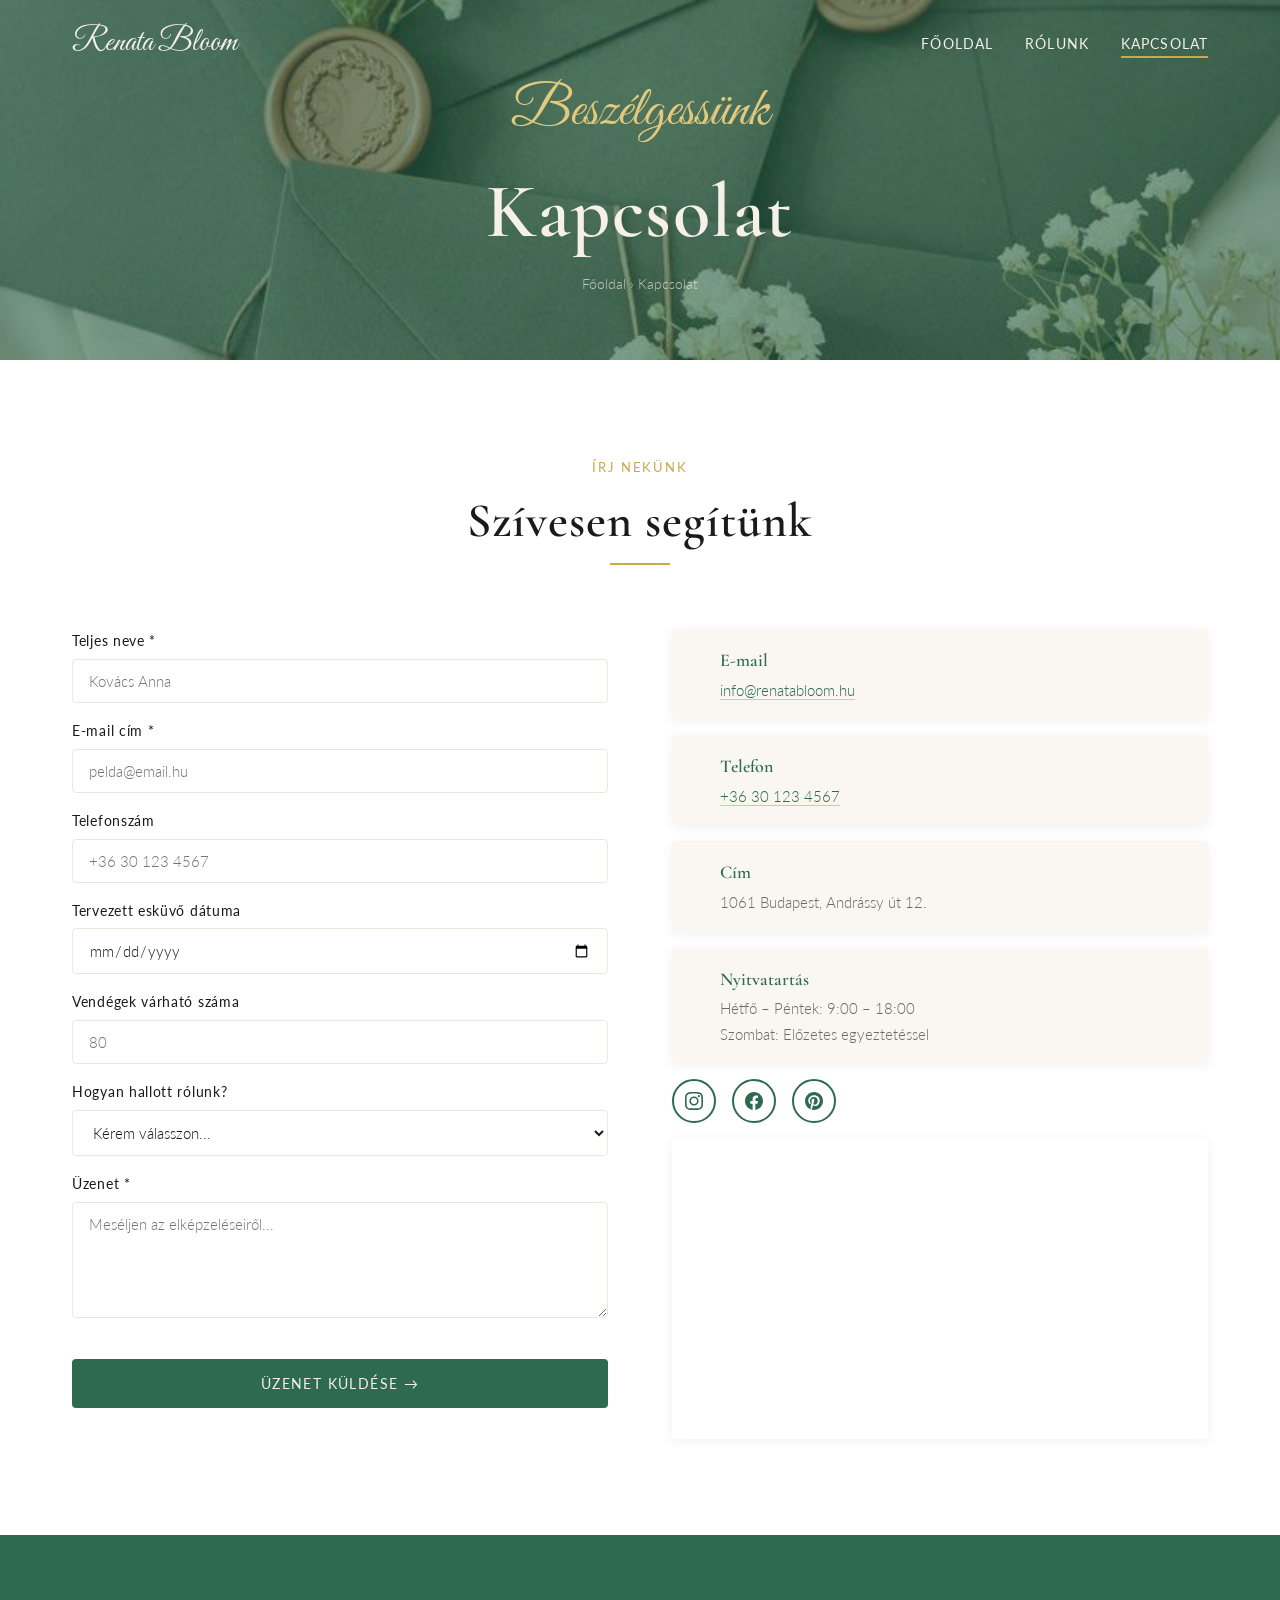
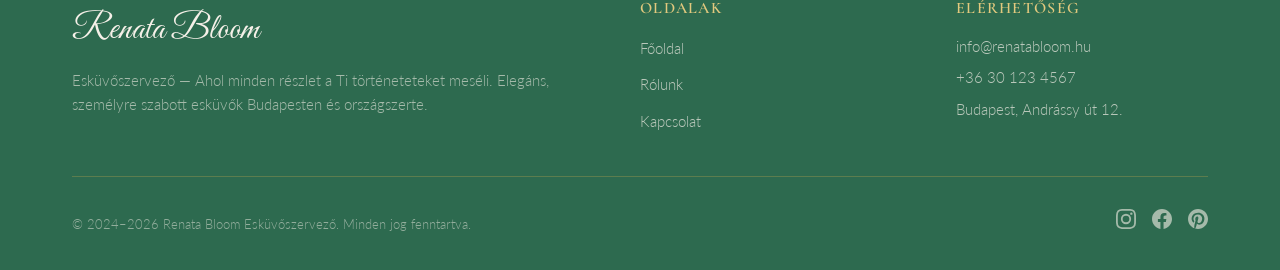
==== commit c3d11857: "Remove emoji icons from contact page Co-Authored-By: Claude Opus 4.6 (1M context) <noreply@anthropic" ====
--- a/contact.html
+++ b/contact.html
@@ -115,7 +115,7 @@
 
           <!-- Success state -->
           <div id="formSuccess" class="form-success" style="display: none;">
-            <div class="form-success__icon">&#128154;</div>
+            <div class="form-success__icon"></div>
             <h3>Köszönjük megkeresését!</h3>
             <p>Munkatársunk 24 órán belül felveszi Önnel a kapcsolatot. Addig is böngéssze inspirációs oldalainkat!</p>
             <a href="index.html" class="btn btn--emerald-outline" style="margin-top: var(--space-md);">Vissza a főoldalra</a>
@@ -126,28 +126,28 @@
         <div>
           <div class="contact-info">
             <div class="info-card">
-              <div class="info-card__icon">&#9993;</div>
+              <div class="info-card__icon"></div>
               <div>
                 <div class="info-card__title">E-mail</div>
                 <div class="info-card__text"><a href="mailto:info@renatabloom.hu">info@renatabloom.hu</a></div>
               </div>
             </div>
             <div class="info-card">
-              <div class="info-card__icon">&#9742;</div>
+              <div class="info-card__icon"></div>
               <div>
                 <div class="info-card__title">Telefon</div>
                 <div class="info-card__text"><a href="tel:+36301234567">+36 30 123 4567</a></div>
               </div>
             </div>
             <div class="info-card">
-              <div class="info-card__icon">&#9872;</div>
+              <div class="info-card__icon"></div>
               <div>
                 <div class="info-card__title">Cím</div>
                 <div class="info-card__text">1061 Budapest, Andrássy út 12.</div>
               </div>
             </div>
             <div class="info-card">
-              <div class="info-card__icon">&#9200;</div>
+              <div class="info-card__icon"></div>
               <div>
                 <div class="info-card__title">Nyitvatartás</div>
                 <div class="info-card__text">Hétfő – Péntek: 9:00 – 18:00<br>Szombat: Előzetes egyeztetéssel</div>
